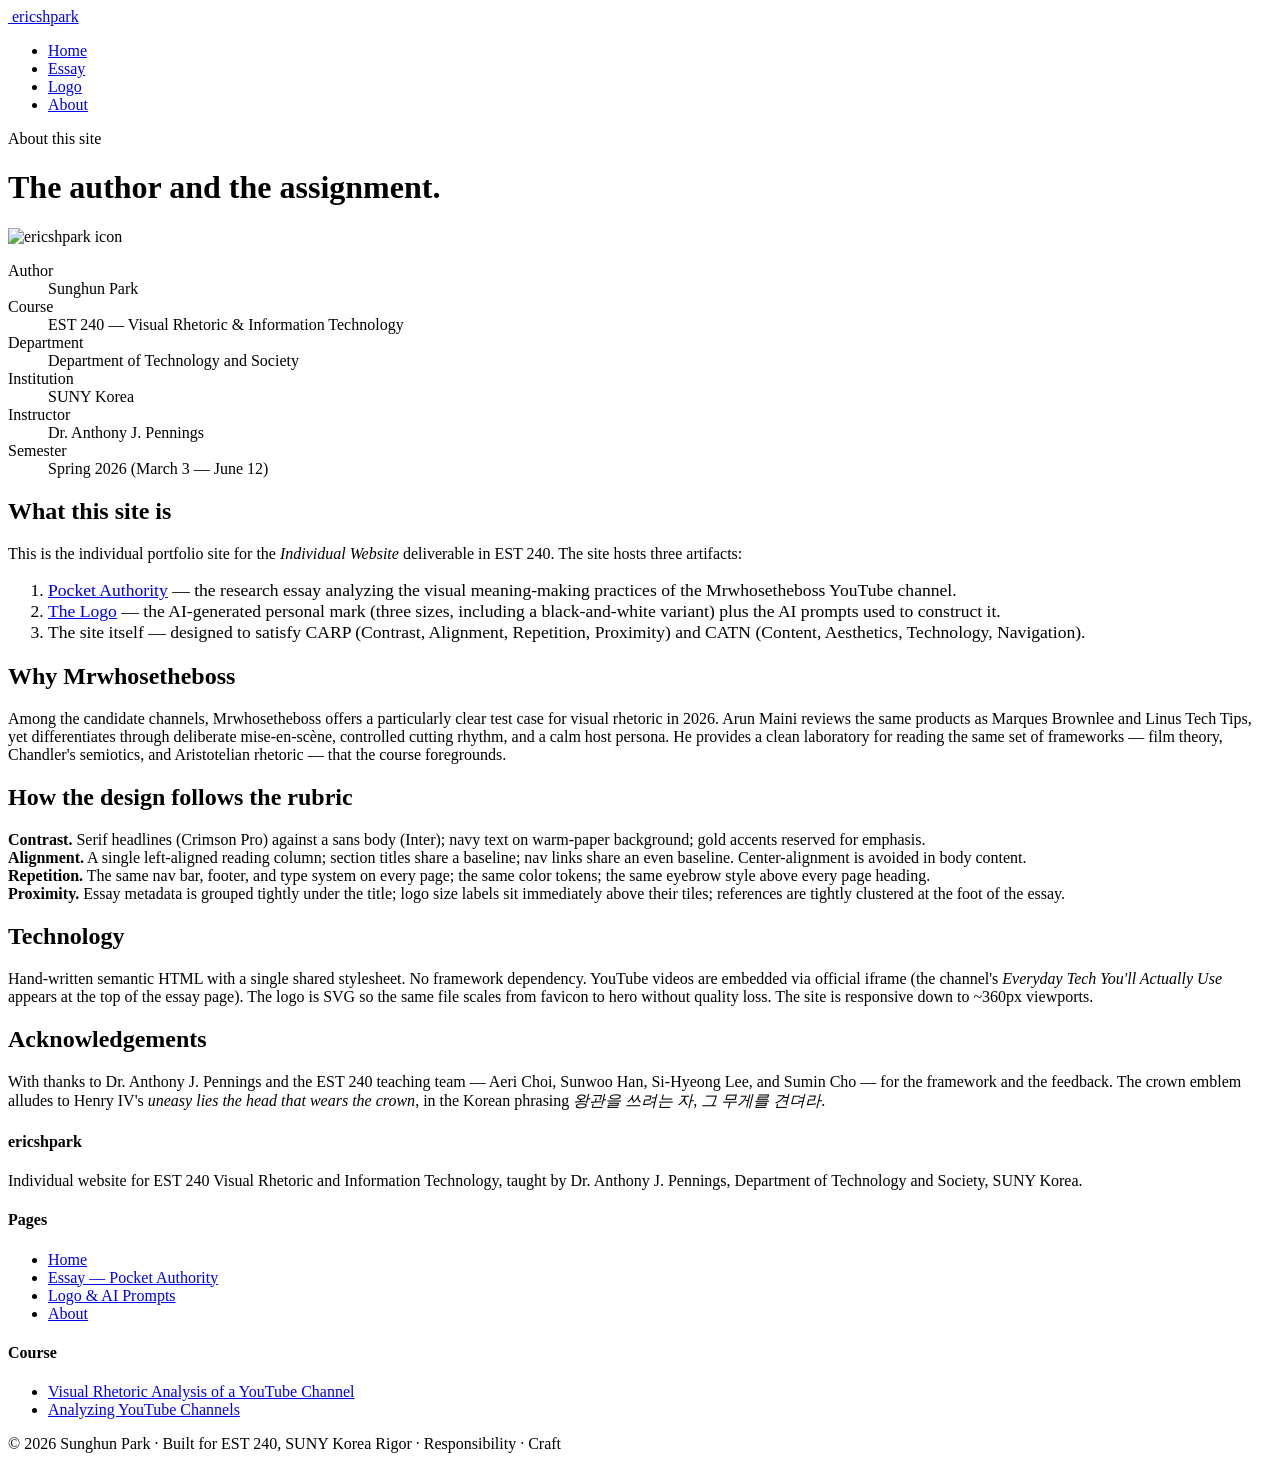
==== about.html @ 55a1a71a "Add files via upload" ====
<!DOCTYPE html>
<html lang="en">
<head>
<meta charset="UTF-8">
<meta name="viewport" content="width=device-width, initial-scale=1.0">
<title>About | ericshpark</title>
<meta name="description" content="About this site: Sunghun Park's EST 240 Visual Rhetoric individual website at SUNY Korea.">
<link rel="icon" type="image/svg+xml" href="assets/logo/ericshpark-logo-small-icon.svg">
<link rel="stylesheet" href="css/styles.css">
</head>
<body>

<!-- ============ NAV ============ -->
<nav class="site-nav" aria-label="Primary">
  <div class="site-nav__inner">
    <a class="site-nav__brand" href="index.html">
      <img src="assets/logo/ericshpark-logo-small-icon.svg" alt="">
      <span class="site-nav__brand-name">ericshpark</span>
    </a>
    <ul class="site-nav__links">
      <li><a href="index.html">Home</a></li>
      <li><a href="essay.html">Essay</a></li>
      <li><a href="logo.html">Logo</a></li>
      <li><a href="about.html" class="is-active">About</a></li>
    </ul>
  </div>
</nav>

<!-- ============ ABOUT BODY ============ -->
<header class="essay-header">
  <div class="container-prose">
    <p class="eyebrow">About this site</p>
    <h1>The author and the assignment.</h1>
  </div>
</header>

<main class="container">
  <div class="about-grid">

    <aside class="about-sidebar">
      <img src="assets/logo/ericshpark-logo-small-icon.svg" alt="ericshpark icon">
      <dl>
        <dt>Author</dt>
        <dd>Sunghun Park</dd>
        <dt>Course</dt>
        <dd>EST 240 — Visual Rhetoric &amp; Information Technology</dd>
        <dt>Department</dt>
        <dd>Department of Technology and Society</dd>
        <dt>Institution</dt>
        <dd>SUNY Korea</dd>
        <dt>Instructor</dt>
        <dd>Dr. Anthony J. Pennings</dd>
        <dt>Semester</dt>
        <dd>Spring 2026 (March 3 — June 12)</dd>
      </dl>
    </aside>

    <article class="prose">

      <h2>What this site is</h2>
      <p>
        This is the individual portfolio site for the <em>Individual Website</em> deliverable in EST 240. The site hosts three artifacts:
      </p>
      <ol style="font-size: 1.1rem;">
        <li>
          <a href="essay.html">Pocket Authority</a> — the research essay analyzing the visual meaning-making practices of the Mrwhosetheboss YouTube channel.
        </li>
        <li>
          <a href="logo.html">The Logo</a> — the AI-generated personal mark (three sizes, including a black-and-white variant) plus the AI prompts used to construct it.
        </li>
        <li>
          The site itself — designed to satisfy CARP (Contrast, Alignment, Repetition, Proximity) and CATN (Content, Aesthetics, Technology, Navigation).
        </li>
      </ol>

      <h2>Why Mrwhosetheboss</h2>
      <p>
        Among the candidate channels, Mrwhosetheboss offers a particularly clear test case for visual rhetoric in 2026. Arun Maini reviews the same products as Marques Brownlee and Linus Tech Tips, yet differentiates through deliberate mise-en-scène, controlled cutting rhythm, and a calm host persona. He provides a clean laboratory for reading the same set of frameworks — film theory, Chandler's semiotics, and Aristotelian rhetoric — that the course foregrounds.
      </p>

      <h2>How the design follows the rubric</h2>
      <p>
        <b>Contrast.</b> Serif headlines (Crimson Pro) against a sans body (Inter); navy text on warm-paper background; gold accents reserved for emphasis. <br>
        <b>Alignment.</b> A single left-aligned reading column; section titles share a baseline; nav links share an even baseline. Center-alignment is avoided in body content. <br>
        <b>Repetition.</b> The same nav bar, footer, and type system on every page; the same color tokens; the same eyebrow style above every page heading. <br>
        <b>Proximity.</b> Essay metadata is grouped tightly under the title; logo size labels sit immediately above their tiles; references are tightly clustered at the foot of the essay.
      </p>

      <h2>Technology</h2>
      <p>
        Hand-written semantic HTML with a single shared stylesheet. No framework dependency. YouTube videos are embedded via official iframe (the channel's <em>Everyday Tech You'll Actually Use</em> appears at the top of the essay page). The logo is SVG so the same file scales from favicon to hero without quality loss. The site is responsive down to ~360px viewports.
      </p>

      <h2>Acknowledgements</h2>
      <p>
        With thanks to Dr. Anthony J. Pennings and the EST 240 teaching team — Aeri Choi, Sunwoo Han, Si-Hyeong Lee, and Sumin Cho — for the framework and the feedback. The crown emblem alludes to Henry IV's <em>uneasy lies the head that wears the crown</em>, in the Korean phrasing <em>왕관을 쓰려는 자, 그 무게를 견뎌라</em>.
      </p>

    </article>
  </div>
</main>

<!-- ============ FOOTER ============ -->
<footer class="site-footer">
  <div class="site-footer__inner">
    <div>
      <h4>ericshpark</h4>
      <p>Individual website for EST 240 Visual Rhetoric and Information Technology, taught by Dr.&nbsp;Anthony J.&nbsp;Pennings, Department of Technology and Society, SUNY Korea.</p>
    </div>
    <div>
      <h4>Pages</h4>
      <ul>
        <li><a href="index.html">Home</a></li>
        <li><a href="essay.html">Essay — Pocket Authority</a></li>
        <li><a href="logo.html">Logo &amp; AI Prompts</a></li>
        <li><a href="about.html">About</a></li>
      </ul>
    </div>
    <div>
      <h4>Course</h4>
      <ul>
        <li><a href="https://apennings.com/technologies-of-meaning/visual-rhetoric-analysis-of-a-youtube-channel/" rel="noopener">Visual Rhetoric Analysis of a YouTube Channel</a></li>
        <li><a href="https://apennings.com/media-strategies/analyzing-youtube-channels/" rel="noopener">Analyzing YouTube Channels</a></li>
      </ul>
    </div>
  </div>
  <div class="site-footer__bottom">
    <span>© 2026 Sunghun Park · Built for EST 240, SUNY Korea</span>
    <span>Rigor · Responsibility · Craft</span>
  </div>
</footer>

</body>
</html>
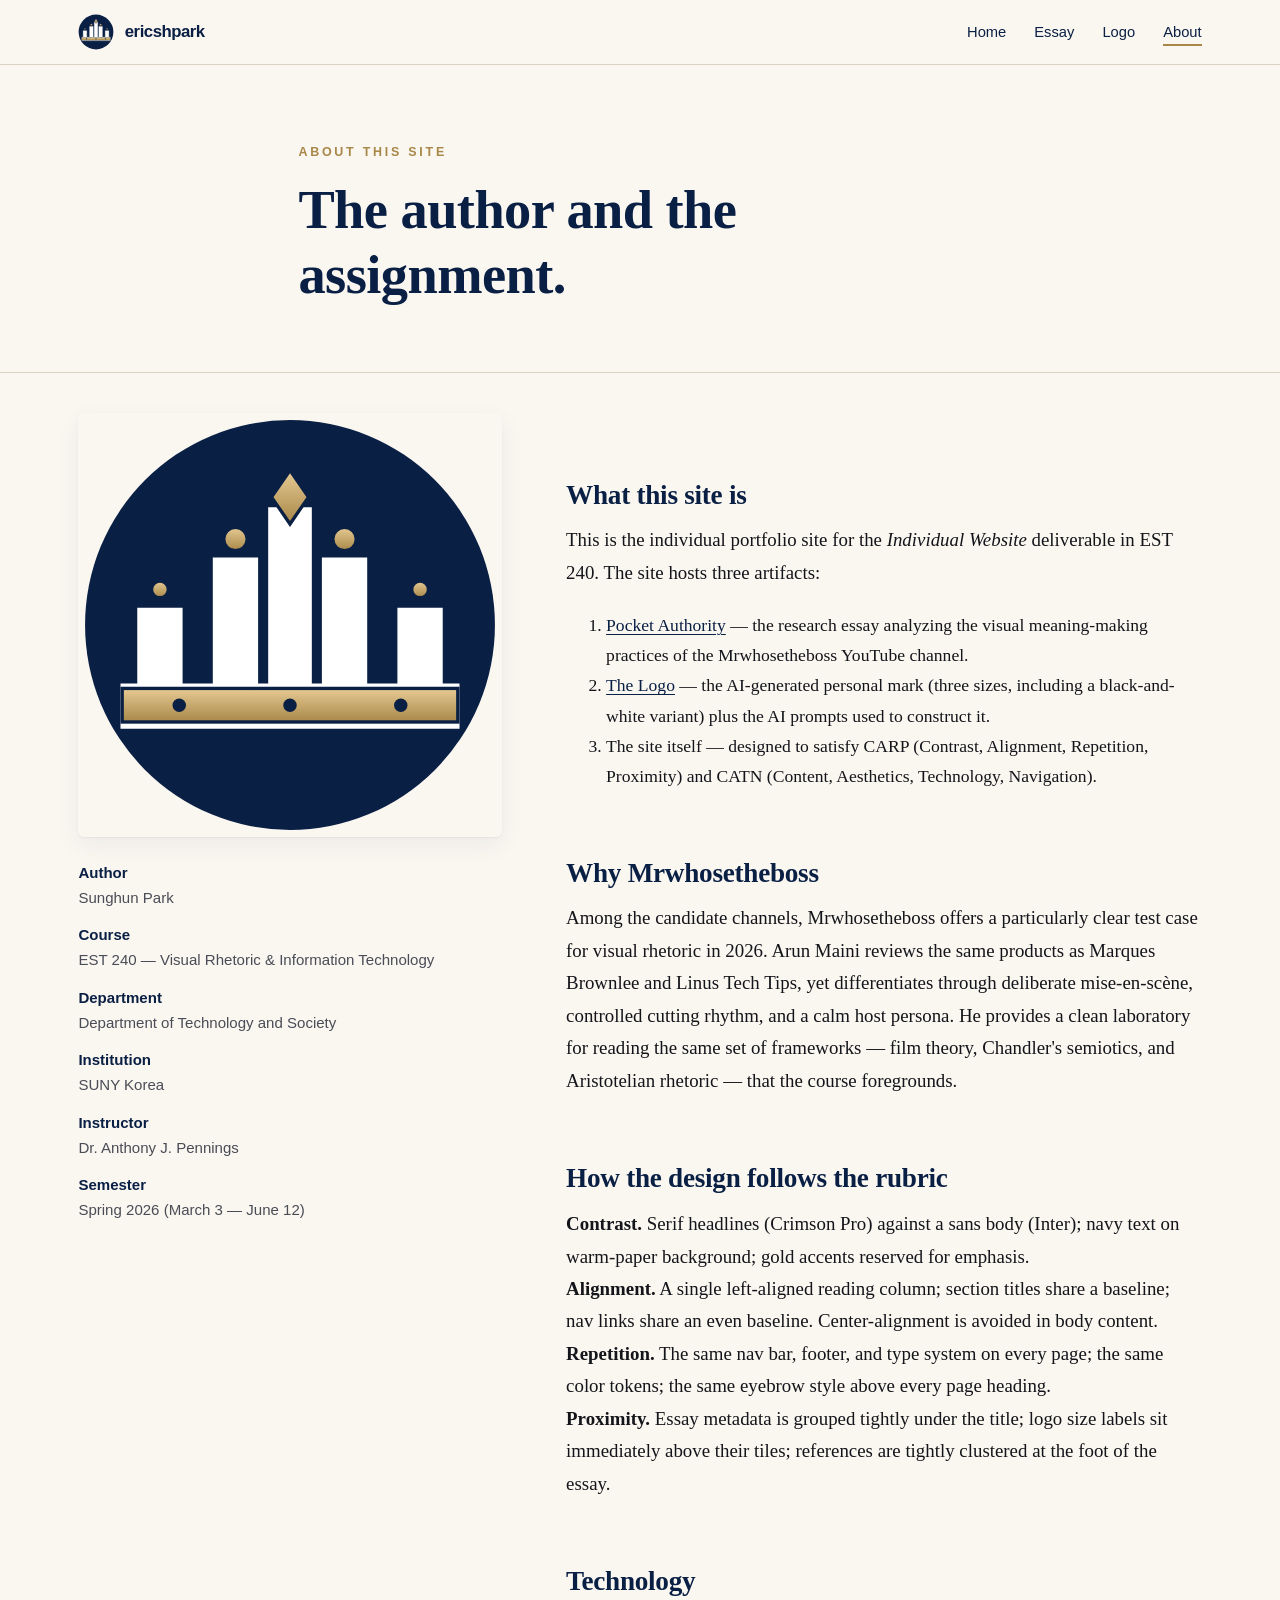
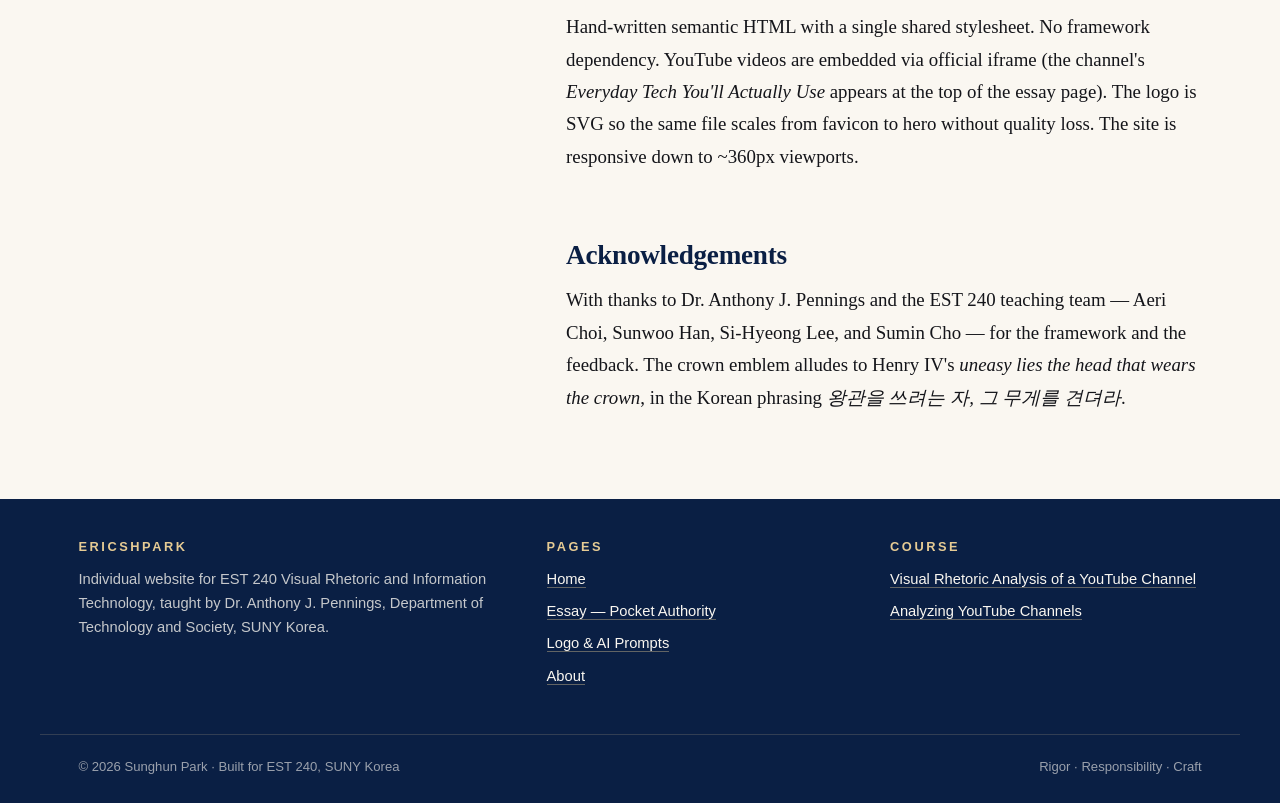
==== commit 9badcb1d: "Add files via upload" ====
--- a/about.html
+++ b/about.html
@@ -5,8 +5,8 @@
 <meta name="viewport" content="width=device-width, initial-scale=1.0">
 <title>About | ericshpark</title>
 <meta name="description" content="About this site: Sunghun Park's EST 240 Visual Rhetoric individual website at SUNY Korea.">
-<link rel="icon" type="image/svg+xml" href="assets/logo/ericshpark-logo-small-icon.svg">
-<link rel="stylesheet" href="css/styles.css">
+<link rel="icon" type="image/svg+xml" href="ericshpark-logo-small-icon.svg">
+<link rel="stylesheet" href="styles.css">
 </head>
 <body>
 
@@ -14,7 +14,7 @@
 <nav class="site-nav" aria-label="Primary">
   <div class="site-nav__inner">
     <a class="site-nav__brand" href="index.html">
-      <img src="assets/logo/ericshpark-logo-small-icon.svg" alt="">
+      <img src="ericshpark-logo-small-icon.svg" alt="">
       <span class="site-nav__brand-name">ericshpark</span>
     </a>
     <ul class="site-nav__links">
@@ -38,7 +38,7 @@
   <div class="about-grid">
 
     <aside class="about-sidebar">
-      <img src="assets/logo/ericshpark-logo-small-icon.svg" alt="ericshpark icon">
+      <img src="ericshpark-logo-small-icon.svg" alt="ericshpark icon">
       <dl>
         <dt>Author</dt>
         <dd>Sunghun Park</dd>
--- a/styles.css
+++ b/styles.css
@@ -0,0 +1,287 @@
+/* =============================================================
+   ericshpark — EST 240 Individual Website
+   Design discipline: CARP (Contrast, Alignment, Repetition, Proximity)
+   ============================================================= */
+
+@import url('https://fonts.googleapis.com/css2?family=Crimson+Pro:ital,wght@0,400;0,600;0,700;1,400&family=Inter:wght@400;500;600;700&display=swap');
+
+/* ---------- Design tokens ---------- */
+:root {
+  --navy:       #0A1F44;
+  --navy-soft:  #1A2D55;
+  --navy-ink:   #07173A;
+  --gold:       #A88748;
+  --gold-soft:  #E6CB94;
+  --paper:      #FAF7F1;
+  --paper-soft: #F3EDDF;
+  --ink:        #14151A;
+  --ink-soft:   #4A4C56;
+  --rule:       #D9D2C3;
+
+  --serif: 'Crimson Pro', Georgia, 'Times New Roman', serif;
+  --sans:  'Inter', -apple-system, BlinkMacSystemFont, 'Helvetica Neue', Arial, sans-serif;
+
+  --measure: 68ch;       /* readable text column width  */
+  --gutter: clamp(1rem, 3vw, 2.5rem);
+  --shadow-soft: 0 1px 2px rgba(10,31,68,.06), 0 8px 24px rgba(10,31,68,.06);
+}
+
+/* ---------- Reset + base ---------- */
+*, *::before, *::after { box-sizing: border-box; }
+html { -webkit-text-size-adjust: 100%; scroll-behavior: smooth; }
+body {
+  margin: 0;
+  font-family: var(--sans);
+  font-size: 17px;
+  line-height: 1.65;
+  color: var(--ink);
+  background: var(--paper);
+  -webkit-font-smoothing: antialiased;
+  text-rendering: optimizeLegibility;
+}
+img, svg { display: block; max-width: 100%; height: auto; }
+a { color: var(--navy); text-decoration: underline; text-decoration-thickness: 1px; text-underline-offset: 3px; transition: color .15s ease; }
+a:hover { color: var(--gold); }
+
+/* ---------- Repetition: nav, header, footer (shared on every page) ---------- */
+.site-nav {
+  position: sticky; top: 0; z-index: 50;
+  background: var(--paper);
+  border-bottom: 1px solid var(--rule);
+  backdrop-filter: saturate(180%) blur(8px);
+  background-color: rgba(250,247,241,.92);
+}
+.site-nav__inner {
+  max-width: 1200px;
+  margin: 0 auto;
+  padding: 14px var(--gutter);
+  display: flex; align-items: center; justify-content: space-between;
+  gap: 1rem; flex-wrap: wrap;
+}
+@media (max-width: 520px) {
+  .site-nav__inner { gap: .4rem .9rem; }
+  .site-nav__links { gap: 1.1rem; width: 100%; justify-content: flex-start; }
+}
+.site-nav__brand { display: flex; align-items: center; gap: .65rem; text-decoration: none; color: var(--navy); }
+.site-nav__brand img { width: 36px; height: 36px; border-radius: 50%; }
+.site-nav__brand-name { font-family: var(--sans); font-weight: 700; letter-spacing: -.5px; font-size: 1.05rem; }
+.site-nav__links { display: flex; gap: 1.75rem; list-style: none; margin: 0; padding: 0; }
+.site-nav__links a {
+  text-decoration: none;
+  font-weight: 500;
+  font-size: .92rem;
+  color: var(--navy);
+  padding: 4px 0;
+  border-bottom: 2px solid transparent;
+  transition: border-color .15s ease, color .15s ease;
+}
+.site-nav__links a:hover { color: var(--gold); }
+.site-nav__links a.is-active { border-bottom-color: var(--gold); color: var(--navy); }
+
+/* ---------- Layout containers ---------- */
+.container       { max-width: 1200px; margin: 0 auto; padding: 0 var(--gutter); }
+.container-prose { max-width: 760px;  margin: 0 auto; padding: 0 var(--gutter); }
+
+/* ---------- Typography (Contrast: serif headlines vs sans body) ---------- */
+h1, h2, h3, h4 { font-family: var(--serif); color: var(--navy); margin: 0 0 .5em 0; line-height: 1.18; letter-spacing: -.01em; }
+h1 { font-size: clamp(2.2rem, 4.6vw, 3.4rem); font-weight: 700; }
+h2 { font-size: clamp(1.55rem, 2.4vw, 1.95rem); font-weight: 700; margin-top: 2.6em; }
+h3 { font-size: 1.18rem; font-weight: 600; margin-top: 2em; }
+p  { margin: 0 0 1.1em 0; }
+.eyebrow { font-family: var(--sans); text-transform: uppercase; letter-spacing: .22em; font-size: .78rem; font-weight: 600; color: var(--gold); margin-bottom: 1rem; }
+
+/* ---------- Hero (home) ---------- */
+.hero { padding: clamp(3.5rem, 9vw, 7rem) 0 clamp(2.5rem, 6vw, 5rem) 0; }
+.hero__grid {
+  display: grid;
+  grid-template-columns: 1.1fr .9fr;
+  gap: clamp(2rem, 5vw, 4.5rem);
+  align-items: center;
+}
+.hero h1 { font-size: clamp(2.6rem, 5.4vw, 4.4rem); }
+.hero p.lede { font-size: 1.18rem; color: var(--ink-soft); max-width: 36ch; }
+.hero__logo { display: flex; justify-content: center; }
+.hero__logo img { width: min(100%, 460px); filter: drop-shadow(0 12px 36px rgba(10,31,68,.10)); }
+
+@media (max-width: 720px) {
+  .hero__grid { grid-template-columns: 1fr; }
+  .hero__logo { order: -1; }
+  .hero__logo img { width: min(78%, 300px); }
+}
+
+/* ---------- CTA buttons (Repetition) ---------- */
+.cta-row { display: flex; flex-wrap: wrap; gap: .8rem; margin-top: 1.6rem; }
+.btn {
+  display: inline-block;
+  padding: .7rem 1.25rem;
+  border-radius: 4px;
+  font-weight: 600;
+  font-size: .95rem;
+  text-decoration: none;
+  letter-spacing: .01em;
+  transition: transform .12s ease, background .15s ease, color .15s ease;
+  border: 1px solid transparent;
+}
+.btn--primary   { background: var(--navy); color: var(--paper); }
+.btn--primary:hover { background: var(--navy-ink); color: var(--paper); }
+.btn--ghost     { background: transparent; color: var(--navy); border-color: var(--navy); }
+.btn--ghost:hover { background: var(--navy); color: var(--paper); }
+
+/* ---------- Section: cards (alignment + proximity) ---------- */
+.section { padding: clamp(3rem, 6vw, 5rem) 0; }
+.section--soft { background: var(--paper-soft); border-top: 1px solid var(--rule); border-bottom: 1px solid var(--rule); }
+.section__title { max-width: 760px; margin-bottom: 2.5rem; }
+
+.card-grid {
+  display: grid;
+  grid-template-columns: repeat(auto-fit, minmax(260px, 1fr));
+  gap: 1.5rem;
+}
+.card {
+  background: var(--paper);
+  border: 1px solid var(--rule);
+  border-radius: 6px;
+  padding: 1.6rem 1.5rem 1.4rem 1.5rem;
+  box-shadow: var(--shadow-soft);
+  display: flex;
+  flex-direction: column;
+}
+.card h3 { font-family: var(--serif); margin-top: 0; font-size: 1.2rem; }
+.card p  { color: var(--ink-soft); font-size: .96rem; margin-bottom: 1rem; }
+.card a.read-more { margin-top: auto; font-weight: 600; font-size: .9rem; text-decoration: none; color: var(--navy); border-bottom: 1px solid var(--gold); padding-bottom: 1px; align-self: flex-start; }
+.card a.read-more::after { content: ' →'; }
+
+/* ---------- Essay (prose page) ---------- */
+.essay-header { padding: clamp(3rem, 6vw, 5rem) 0 clamp(1.5rem, 3vw, 2.5rem) 0; border-bottom: 1px solid var(--rule); margin-bottom: 2.5rem; }
+.essay-header .container-prose { max-width: 760px; }
+.essay-meta {
+  font-family: var(--sans);
+  font-size: .88rem;
+  color: var(--ink-soft);
+  display: flex; flex-wrap: wrap; gap: .6rem 1.4rem;
+  margin-top: 1rem;
+}
+.essay-meta b { color: var(--navy); font-weight: 600; }
+
+.prose { font-family: var(--serif); font-size: 1.18rem; line-height: 1.72; color: var(--ink); }
+.prose p { max-width: var(--measure); }
+.prose h2 { font-size: 1.7rem; margin-top: 2.4em; }
+.prose blockquote {
+  border-left: 3px solid var(--gold);
+  padding: .25rem 0 .25rem 1.25rem;
+  margin: 1.8em 0;
+  font-style: italic;
+  color: var(--navy);
+  max-width: var(--measure);
+}
+.prose em.term { font-style: italic; color: var(--navy); }
+
+/* Embedded video container — responsive 16:9 */
+.video-embed {
+  position: relative;
+  width: 100%;
+  max-width: 880px;
+  margin: 2rem 0;
+  aspect-ratio: 16 / 9;
+  background: var(--navy);
+  border-radius: 6px;
+  overflow: hidden;
+  box-shadow: var(--shadow-soft);
+}
+.video-embed iframe { position: absolute; inset: 0; width: 100%; height: 100%; border: 0; }
+.video-caption { font-family: var(--sans); font-size: .88rem; color: var(--ink-soft); max-width: 880px; margin-top: -.5rem; margin-bottom: 2rem; }
+
+/* References list */
+.references { font-family: var(--sans); font-size: .95rem; line-height: 1.6; color: var(--ink-soft); }
+.references li { margin-bottom: .9em; padding-left: 2em; text-indent: -2em; max-width: var(--measure); }
+.references li::marker { content: ''; }
+
+/* ---------- Logo page ---------- */
+.logo-gallery {
+  display: grid;
+  grid-template-columns: 1.4fr 1fr 1fr;
+  gap: 1.5rem;
+  margin: 2rem 0 3rem 0;
+}
+@media (max-width: 880px) { .logo-gallery { grid-template-columns: 1fr; } }
+.logo-tile {
+  background: var(--paper);
+  border: 1px solid var(--rule);
+  border-radius: 6px;
+  padding: 1.6rem;
+  display: flex;
+  flex-direction: column;
+  align-items: center;
+  text-align: center;
+  box-shadow: var(--shadow-soft);
+}
+.logo-tile--bw { background: #fff; }
+.logo-tile img { max-width: 100%; height: auto; margin: 1rem 0 1.2rem 0; }
+.logo-tile .size-label { font-family: var(--sans); text-transform: uppercase; letter-spacing: .18em; font-size: .75rem; font-weight: 700; color: var(--gold); }
+.logo-tile .size-desc  { font-family: var(--sans); font-size: .88rem; color: var(--ink-soft); margin-bottom: .8rem; }
+.logo-tile .downloads  { display: flex; gap: .5rem; flex-wrap: wrap; justify-content: center; margin-top: auto; }
+.logo-tile .downloads a {
+  font-family: var(--sans); font-size: .8rem; font-weight: 600; letter-spacing: .04em;
+  text-decoration: none; color: var(--navy);
+  border: 1px solid var(--navy); padding: .35rem .7rem; border-radius: 4px;
+}
+.logo-tile .downloads a:hover { background: var(--navy); color: var(--paper); }
+
+.prompt-block {
+  background: var(--navy-ink);
+  color: var(--paper);
+  padding: 1.4rem 1.6rem;
+  border-radius: 6px;
+  font-family: 'SFMono-Regular', Menlo, Consolas, 'Liberation Mono', monospace;
+  font-size: .92rem;
+  line-height: 1.6;
+  overflow-x: auto;
+  margin: 1rem 0 2rem 0;
+  border-left: 3px solid var(--gold);
+}
+.prompt-block .label { display: block; font-family: var(--sans); font-size: .72rem; font-weight: 700; letter-spacing: .22em; color: var(--gold-soft); text-transform: uppercase; margin-bottom: .6rem; }
+
+/* ---------- About page ---------- */
+.about-grid {
+  display: grid;
+  grid-template-columns: .8fr 1.2fr;
+  gap: clamp(2rem, 5vw, 4rem);
+  align-items: start;
+}
+@media (max-width: 720px) { .about-grid { grid-template-columns: 1fr; } }
+.about-sidebar img { border-radius: 6px; box-shadow: var(--shadow-soft); }
+.about-sidebar dl { font-family: var(--sans); font-size: .94rem; line-height: 1.65; margin: 1.5rem 0 0 0; }
+.about-sidebar dt { font-weight: 600; color: var(--navy); margin-top: .8rem; }
+.about-sidebar dd { margin: 0; color: var(--ink-soft); }
+
+/* ---------- Footer ---------- */
+.site-footer {
+  margin-top: 4rem;
+  background: var(--navy);
+  color: var(--paper);
+  padding: 2.5rem 0 1.6rem 0;
+}
+.site-footer__inner {
+  max-width: 1200px;
+  margin: 0 auto;
+  padding: 0 var(--gutter);
+  display: grid;
+  grid-template-columns: 1.4fr 1fr 1fr;
+  gap: 2rem;
+}
+@media (max-width: 720px) { .site-footer__inner { grid-template-columns: 1fr; } }
+.site-footer h4 { font-family: var(--sans); font-size: .8rem; text-transform: uppercase; letter-spacing: .2em; color: var(--gold-soft); margin: 0 0 .8rem 0; }
+.site-footer p, .site-footer li { font-size: .92rem; color: rgba(250,247,241,.78); }
+.site-footer a { color: var(--paper); text-decoration: none; border-bottom: 1px solid rgba(230,203,148,.4); }
+.site-footer a:hover { color: var(--gold-soft); border-bottom-color: var(--gold-soft); }
+.site-footer ul { list-style: none; padding: 0; margin: 0; }
+.site-footer ul li { margin-bottom: .5rem; }
+.site-footer__bottom {
+  max-width: 1200px;
+  margin: 2.4rem auto 0 auto;
+  padding: 1.3rem var(--gutter) 0 var(--gutter);
+  border-top: 1px solid rgba(230,203,148,.18);
+  font-size: .82rem;
+  color: rgba(250,247,241,.6);
+  display: flex; justify-content: space-between; flex-wrap: wrap; gap: .6rem;
+}
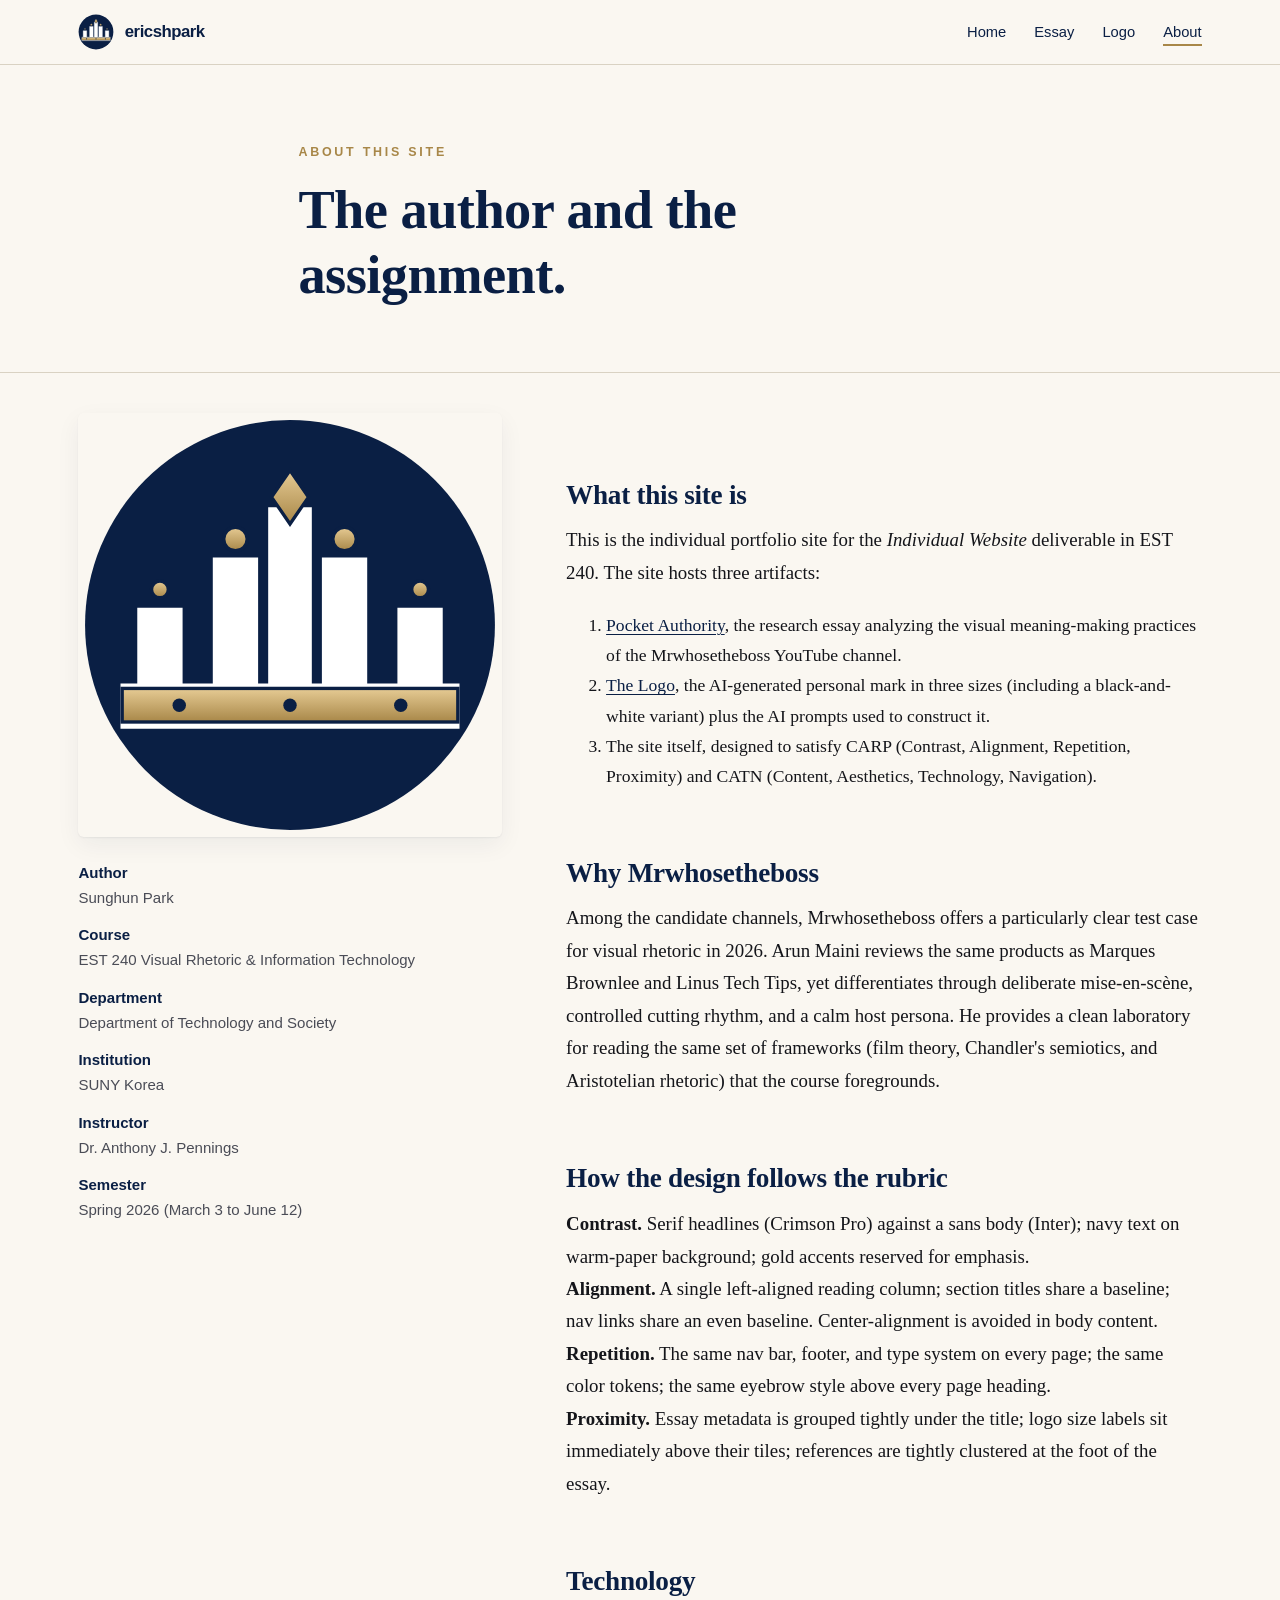
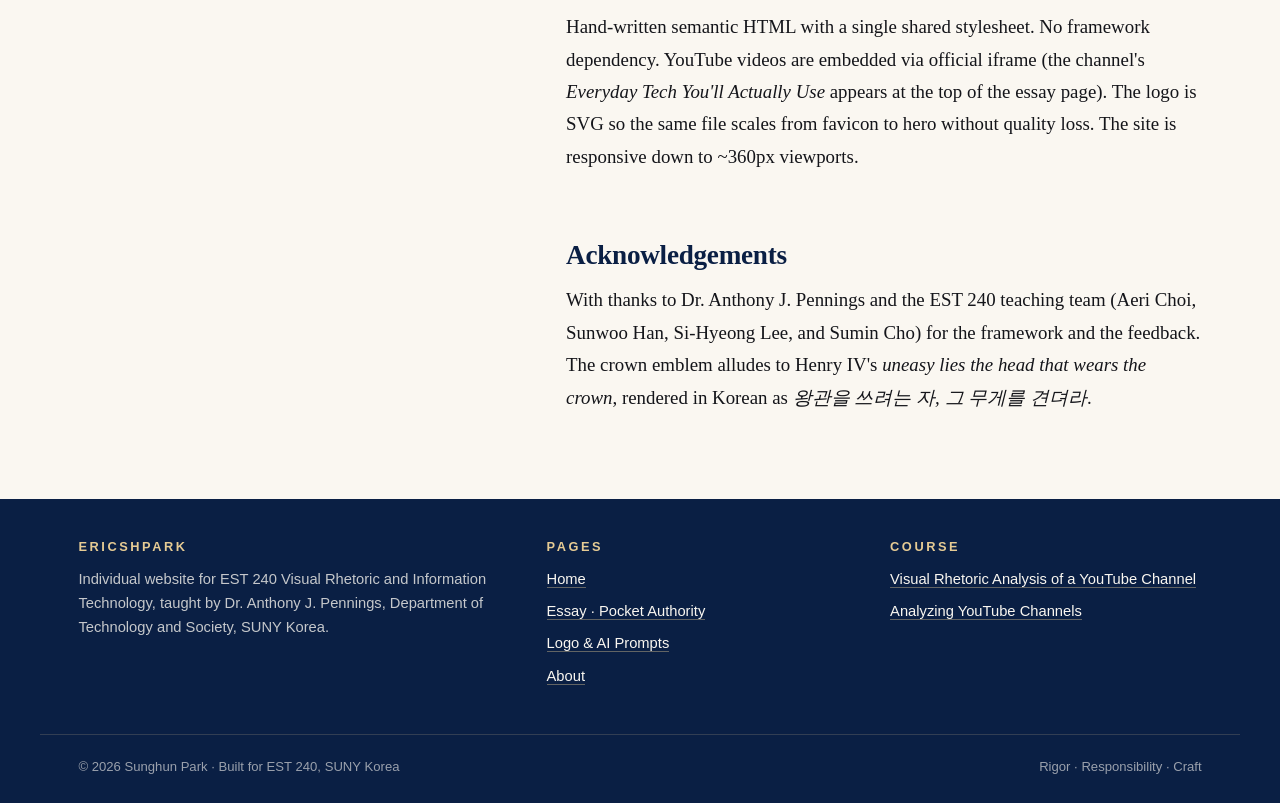
==== commit d8582e76: "Add files via upload" ====
--- a/about.html
+++ b/about.html
@@ -43,7 +43,7 @@
         <dt>Author</dt>
         <dd>Sunghun Park</dd>
         <dt>Course</dt>
-        <dd>EST 240 — Visual Rhetoric &amp; Information Technology</dd>
+        <dd>EST 240 Visual Rhetoric &amp; Information Technology</dd>
         <dt>Department</dt>
         <dd>Department of Technology and Society</dd>
         <dt>Institution</dt>
@@ -51,7 +51,7 @@
         <dt>Instructor</dt>
         <dd>Dr. Anthony J. Pennings</dd>
         <dt>Semester</dt>
-        <dd>Spring 2026 (March 3 — June 12)</dd>
+        <dd>Spring 2026 (March 3 to June 12)</dd>
       </dl>
     </aside>
 
@@ -63,19 +63,19 @@
       </p>
       <ol style="font-size: 1.1rem;">
         <li>
-          <a href="essay.html">Pocket Authority</a> — the research essay analyzing the visual meaning-making practices of the Mrwhosetheboss YouTube channel.
+          <a href="essay.html">Pocket Authority</a>, the research essay analyzing the visual meaning-making practices of the Mrwhosetheboss YouTube channel.
         </li>
         <li>
-          <a href="logo.html">The Logo</a> — the AI-generated personal mark (three sizes, including a black-and-white variant) plus the AI prompts used to construct it.
+          <a href="logo.html">The Logo</a>, the AI-generated personal mark in three sizes (including a black-and-white variant) plus the AI prompts used to construct it.
         </li>
         <li>
-          The site itself — designed to satisfy CARP (Contrast, Alignment, Repetition, Proximity) and CATN (Content, Aesthetics, Technology, Navigation).
+          The site itself, designed to satisfy CARP (Contrast, Alignment, Repetition, Proximity) and CATN (Content, Aesthetics, Technology, Navigation).
         </li>
       </ol>
 
       <h2>Why Mrwhosetheboss</h2>
       <p>
-        Among the candidate channels, Mrwhosetheboss offers a particularly clear test case for visual rhetoric in 2026. Arun Maini reviews the same products as Marques Brownlee and Linus Tech Tips, yet differentiates through deliberate mise-en-scène, controlled cutting rhythm, and a calm host persona. He provides a clean laboratory for reading the same set of frameworks — film theory, Chandler's semiotics, and Aristotelian rhetoric — that the course foregrounds.
+        Among the candidate channels, Mrwhosetheboss offers a particularly clear test case for visual rhetoric in 2026. Arun Maini reviews the same products as Marques Brownlee and Linus Tech Tips, yet differentiates through deliberate mise-en-scène, controlled cutting rhythm, and a calm host persona. He provides a clean laboratory for reading the same set of frameworks (film theory, Chandler's semiotics, and Aristotelian rhetoric) that the course foregrounds.
       </p>
 
       <h2>How the design follows the rubric</h2>
@@ -93,7 +93,7 @@
 
       <h2>Acknowledgements</h2>
       <p>
-        With thanks to Dr. Anthony J. Pennings and the EST 240 teaching team — Aeri Choi, Sunwoo Han, Si-Hyeong Lee, and Sumin Cho — for the framework and the feedback. The crown emblem alludes to Henry IV's <em>uneasy lies the head that wears the crown</em>, in the Korean phrasing <em>왕관을 쓰려는 자, 그 무게를 견뎌라</em>.
+        With thanks to Dr. Anthony J. Pennings and the EST 240 teaching team (Aeri Choi, Sunwoo Han, Si-Hyeong Lee, and Sumin Cho) for the framework and the feedback. The crown emblem alludes to Henry IV's <em>uneasy lies the head that wears the crown</em>, rendered in Korean as <em>왕관을 쓰려는 자, 그 무게를 견뎌라</em>.
       </p>
 
     </article>
@@ -111,7 +111,7 @@
       <h4>Pages</h4>
       <ul>
         <li><a href="index.html">Home</a></li>
-        <li><a href="essay.html">Essay — Pocket Authority</a></li>
+        <li><a href="essay.html">Essay · Pocket Authority</a></li>
         <li><a href="logo.html">Logo &amp; AI Prompts</a></li>
         <li><a href="about.html">About</a></li>
       </ul>
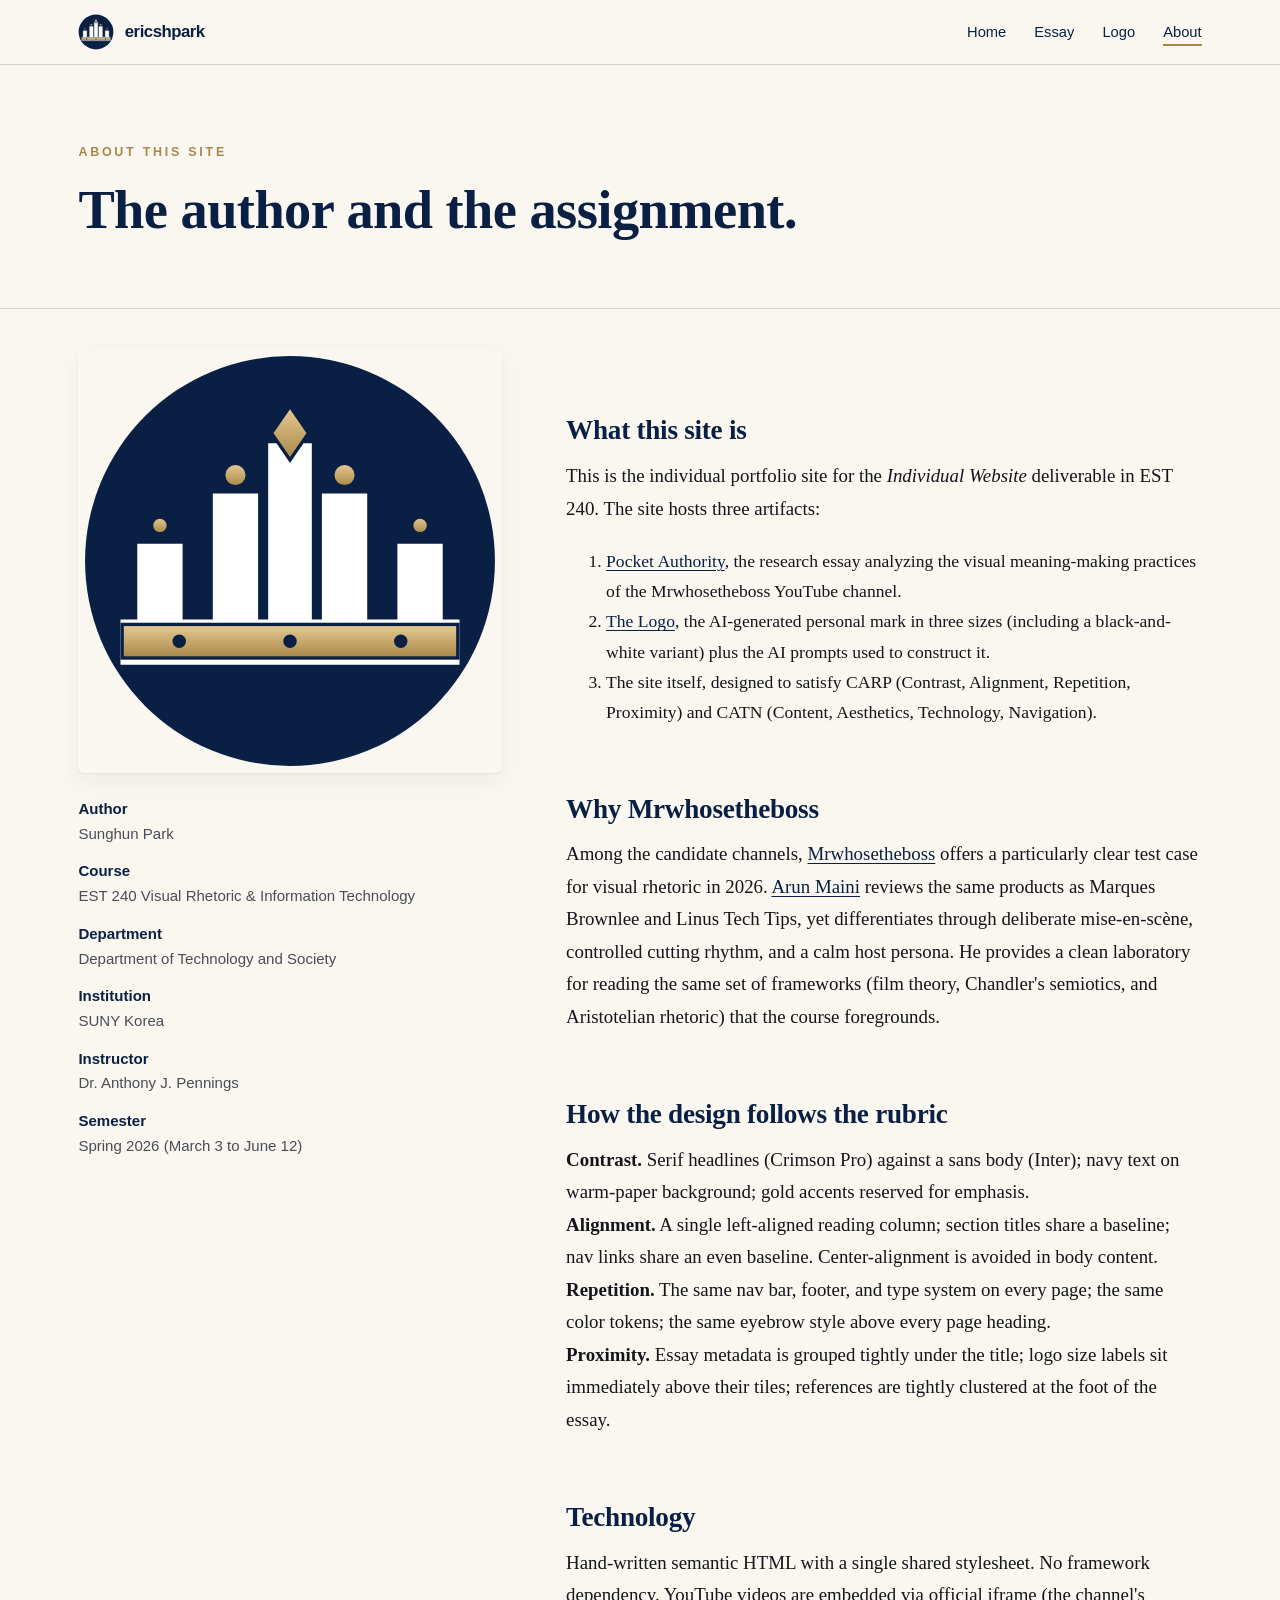
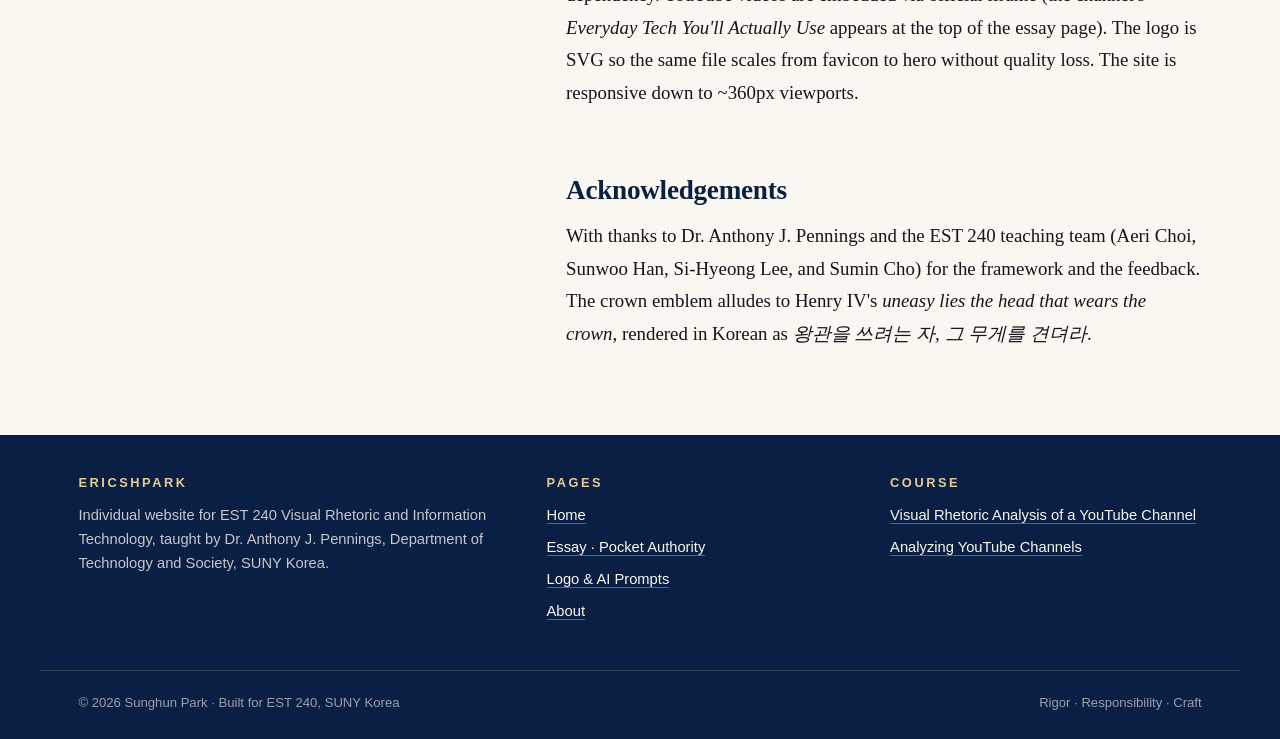
==== commit b57e120a: "Add files via upload add shot-grammar section, footnotes, about alignment" ====
--- a/about.html
+++ b/about.html
@@ -27,8 +27,8 @@
 </nav>
 
 <!-- ============ ABOUT BODY ============ -->
-<header class="essay-header">
-  <div class="container-prose">
+<header class="about-header">
+  <div class="container">
     <p class="eyebrow">About this site</p>
     <h1>The author and the assignment.</h1>
   </div>
@@ -75,7 +75,7 @@
 
       <h2>Why Mrwhosetheboss</h2>
       <p>
-        Among the candidate channels, Mrwhosetheboss offers a particularly clear test case for visual rhetoric in 2026. Arun Maini reviews the same products as Marques Brownlee and Linus Tech Tips, yet differentiates through deliberate mise-en-scène, controlled cutting rhythm, and a calm host persona. He provides a clean laboratory for reading the same set of frameworks (film theory, Chandler's semiotics, and Aristotelian rhetoric) that the course foregrounds.
+        Among the candidate channels, <a href="https://en.wikipedia.org/wiki/Mrwhosetheboss" rel="noopener">Mrwhosetheboss</a> offers a particularly clear test case for visual rhetoric in 2026. <a href="https://en.wikipedia.org/wiki/Mrwhosetheboss" rel="noopener">Arun Maini</a> reviews the same products as Marques Brownlee and Linus Tech Tips, yet differentiates through deliberate mise-en-scène, controlled cutting rhythm, and a calm host persona. He provides a clean laboratory for reading the same set of frameworks (film theory, Chandler's semiotics, and Aristotelian rhetoric) that the course foregrounds.
       </p>
 
       <h2>How the design follows the rubric</h2>
--- a/styles.css
+++ b/styles.css
@@ -191,10 +191,87 @@
 .video-embed iframe { position: absolute; inset: 0; width: 100%; height: 100%; border: 0; }
 .video-caption { font-family: var(--sans); font-size: .88rem; color: var(--ink-soft); max-width: 880px; margin-top: -.5rem; margin-bottom: 2rem; }
 
-/* References list */
-.references { font-family: var(--sans); font-size: .95rem; line-height: 1.6; color: var(--ink-soft); }
-.references li { margin-bottom: .9em; padding-left: 2em; text-indent: -2em; max-width: var(--measure); }
-.references li::marker { content: ''; }
+/* References list (numbered, doubles as footnote target) */
+.references { font-family: var(--sans); font-size: .95rem; line-height: 1.6; color: var(--ink-soft); padding-left: 1.4em; }
+.references li { margin-bottom: .9em; max-width: var(--measure); padding-left: .3em; }
+.references li:target { background: var(--gold-soft); border-radius: 3px; padding: .15em .35em; transition: background .3s ease; }
+
+/* In-text footnote markers */
+.fn {
+  font-family: var(--sans);
+  font-size: .72em;
+  font-weight: 600;
+  color: var(--gold);
+  text-decoration: none;
+  vertical-align: super;
+  margin-left: 1px;
+  padding: 0 2px;
+  border-radius: 2px;
+}
+.fn:hover { background: var(--gold-soft); color: var(--navy); }
+
+/* Shot-grammar gallery */
+.shot-grid {
+  display: grid;
+  grid-template-columns: repeat(2, 1fr);
+  gap: 1.5rem;
+  margin: 1.5rem 0 2.5rem 0;
+}
+@media (max-width: 720px) { .shot-grid { grid-template-columns: 1fr; } }
+.shot-card {
+  background: var(--paper);
+  border: 1px solid var(--rule);
+  border-radius: 6px;
+  overflow: hidden;
+  box-shadow: var(--shadow-soft);
+  display: flex; flex-direction: column;
+}
+.shot-card__frame {
+  aspect-ratio: 16/9;
+  background: var(--navy);
+  position: relative;
+  display: block;
+}
+.shot-card__frame svg { width: 100%; height: 100%; display: block; }
+.shot-card__body {
+  padding: 1rem 1.1rem 1.1rem 1.1rem;
+  font-family: var(--sans);
+}
+.shot-card__time {
+  display: inline-block;
+  font-family: 'SFMono-Regular', Menlo, Consolas, monospace;
+  font-size: .82rem;
+  font-weight: 600;
+  background: var(--navy);
+  color: var(--gold-soft);
+  padding: .2rem .55rem;
+  border-radius: 3px;
+  text-decoration: none;
+  margin-bottom: .55rem;
+}
+.shot-card__time:hover { background: var(--gold); color: var(--navy); }
+.shot-card__label {
+  font-family: var(--serif);
+  font-size: 1.1rem;
+  font-weight: 600;
+  color: var(--navy);
+  margin: 0 0 .35rem 0;
+}
+.shot-card__concept {
+  text-transform: uppercase;
+  letter-spacing: .12em;
+  font-size: .72rem;
+  font-weight: 700;
+  color: var(--gold);
+  margin: 0 0 .55rem 0;
+}
+.shot-card__why {
+  font-family: var(--serif);
+  font-size: .98rem;
+  line-height: 1.55;
+  color: var(--ink-soft);
+  margin: 0;
+}
 
 /* ---------- Logo page ---------- */
 .logo-gallery {
@@ -242,6 +319,9 @@
 .prompt-block .label { display: block; font-family: var(--sans); font-size: .72rem; font-weight: 700; letter-spacing: .22em; color: var(--gold-soft); text-transform: uppercase; margin-bottom: .6rem; }
 
 /* ---------- About page ---------- */
+/* Push the About-page header to align with the about-grid below it, instead of being centered in a narrow prose column. */
+.about-header { padding: clamp(3rem, 6vw, 5rem) 0 clamp(1.5rem, 3vw, 2.5rem) 0; border-bottom: 1px solid var(--rule); margin-bottom: 2.5rem; }
+.about-header .container { max-width: 1200px; }
 .about-grid {
   display: grid;
   grid-template-columns: .8fr 1.2fr;
